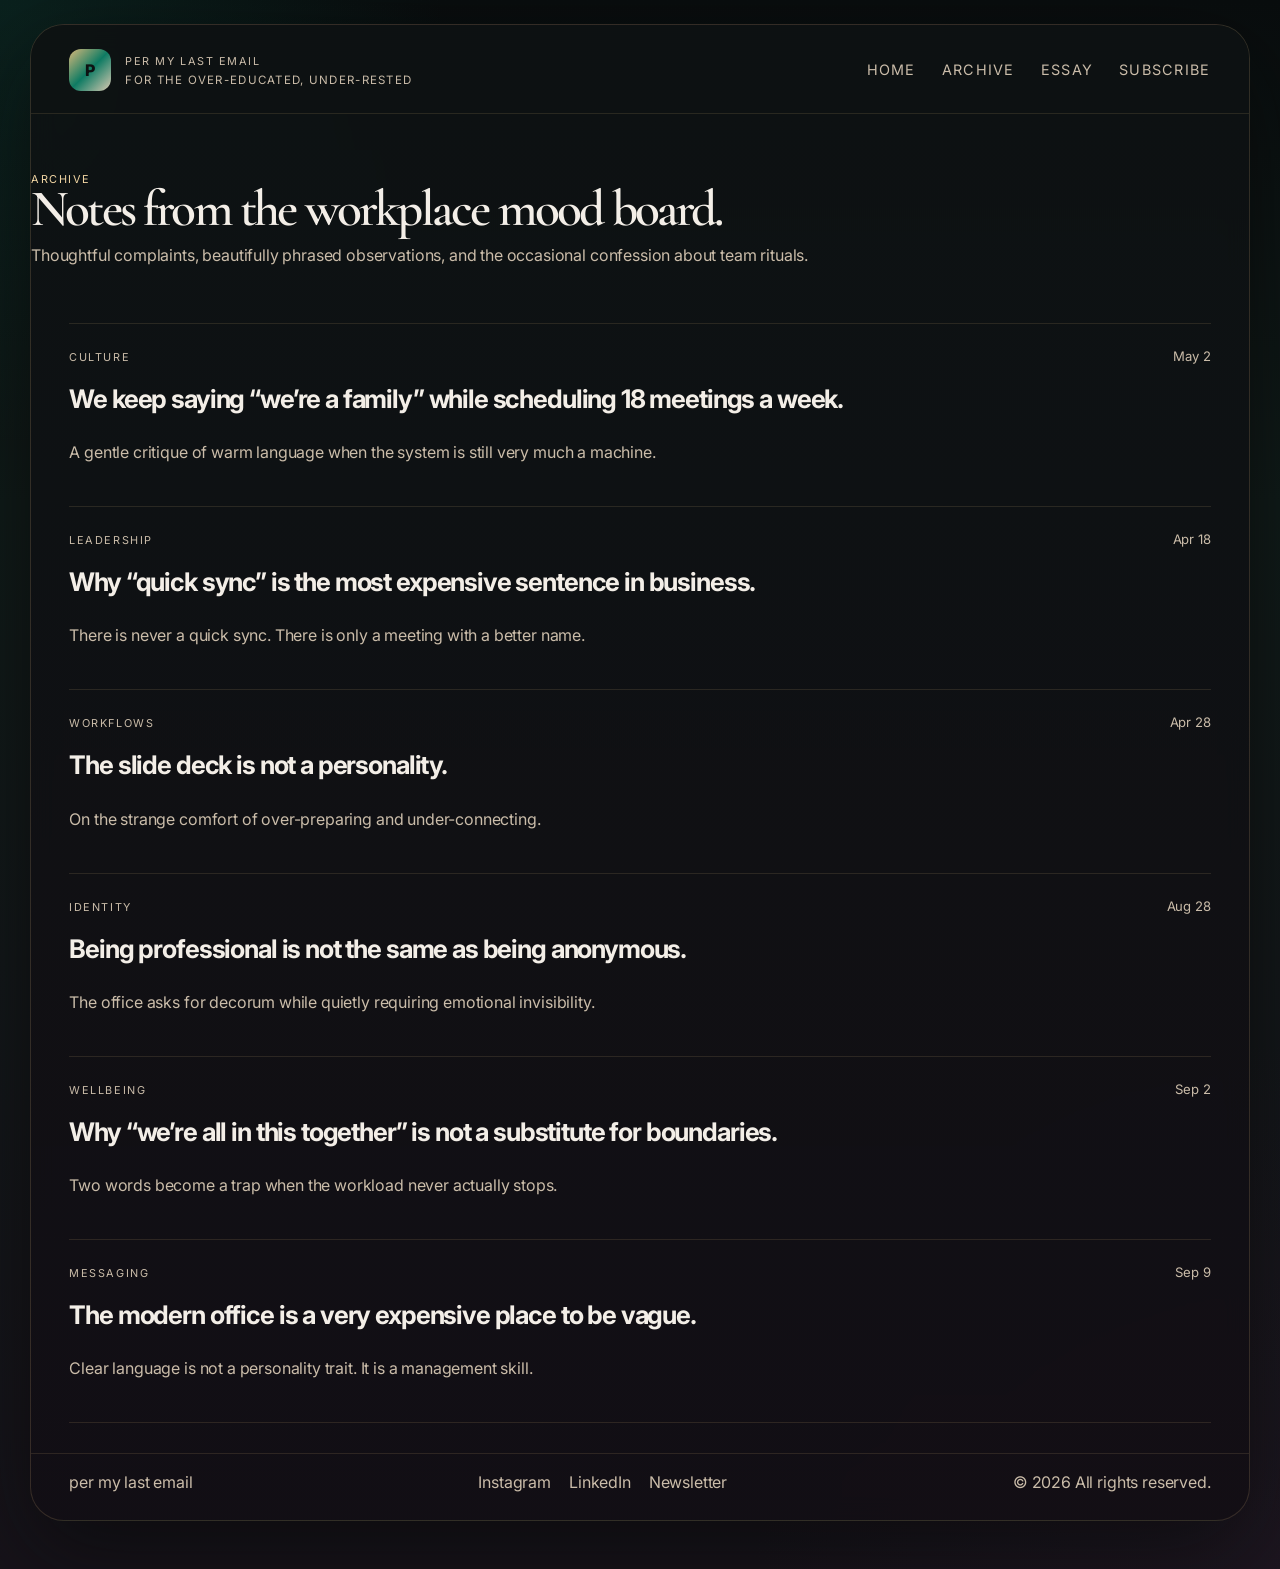
==== archive.html @ 5620bb23 "Initial blog launch" ====
<!DOCTYPE html>
<html lang="en">
  <head>
    <meta charset="UTF-8" />
    <meta name="viewport" content="width=device-width, initial-scale=1.0" />
    <title>Archive — per my last email</title>
    <meta
      name="description"
      content="Browse the office gossip, sharp essays, and thoughtful complaints from the archive."
    />
    <link rel="preconnect" href="https://fonts.googleapis.com" />
    <link rel="preconnect" href="https://fonts.gstatic.com" crossorigin />
    <link
      href="https://fonts.googleapis.com/css2?family=Cormorant+Garamond:wght@500;600;700&family=Inter:wght@400;500;600;700;800&display=swap"
      rel="stylesheet"
    />
    <link rel="stylesheet" href="style.css" />
  </head>
  <body class="theme-dark">
    <div class="page-shell">
      <header class="topbar">
        <div class="brand-block">
          <div class="brand-mark">P</div>
          <div>
            <p class="eyebrow">per my last email</p>
            <p class="brand-sub">for the over-educated, under-rested</p>
          </div>
        </div>
        <nav class="main-nav" aria-label="Main navigation">
          <a href="index.html">Home</a>
          <a href="archive.html">Archive</a>
          <a href="article.html">Essay</a>
          <a href="index.html#subscribe">Subscribe</a>
        </nav>
      </header>

      <main>
        <section class="page-hero">
          <p class="eyebrow accent">Archive</p>
          <h1>Notes from the workplace mood board.</h1>
          <p>Thoughtful complaints, beautifully phrased observations, and the occasional confession about team rituals.</p>
        </section>

        <section class="archive-grid">
          <div class="archive-list">
            <article>
              <div class="meta-group">
                <p class="mini-label">Culture</p>
                <h3>We keep saying “we’re a family” while scheduling 18 meetings a week.</h3>
                <p>A gentle critique of warm language when the system is still very much a machine.</p>
              </div>
              <time datetime="2026-05-02">May 2</time>
            </article>
            <article>
              <div class="meta-group">
                <p class="mini-label">Leadership</p>
                <h3>Why “quick sync” is the most expensive sentence in business.</h3>
                <p>There is never a quick sync. There is only a meeting with a better name.</p>
              </div>
              <time datetime="2026-04-18">Apr 18</time>
            </article>
            <article>
              <div class="meta-group">
                <p class="mini-label">Workflows</p>
                <h3>The slide deck is not a personality.</h3>
                <p>On the strange comfort of over-preparing and under-connecting.</p>
              </div>
              <time datetime="2026-04-28">Apr 28</time>
            </article>
            <article>
              <div class="meta-group">
                <p class="mini-label">Identity</p>
                <h3>Being professional is not the same as being anonymous.</h3>
                <p>The office asks for decorum while quietly requiring emotional invisibility.</p>
              </div>
              <time datetime="2026-08-28">Aug 28</time>
            </article>
            <article>
              <div class="meta-group">
                <p class="mini-label">Wellbeing</p>
                <h3>Why “we’re all in this together” is not a substitute for boundaries.</h3>
                <p>Two words become a trap when the workload never actually stops.</p>
              </div>
              <time datetime="2026-09-02">Sep 2</time>
            </article>
            <article>
              <div class="meta-group">
                <p class="mini-label">Messaging</p>
                <h3>The modern office is a very expensive place to be vague.</h3>
                <p>Clear language is not a personality trait. It is a management skill.</p>
              </div>
              <time datetime="2026-09-09">Sep 9</time>
            </article>
          </div>
        </section>
      </main>

      <footer class="site-footer">
        <p>per my last email</p>
        <div>
          <a href="#">Instagram</a>
          <a href="#">LinkedIn</a>
          <a href="#">Newsletter</a>
        </div>
        <p>© <span id="year"></span> All rights reserved.</p>
      </footer>
    </div>

    <script src="script.js"></script>
  </body>
</html>
---- style.css ----
:root {
  --bg: #0b0f10;
  --bg-soft: #101a18;
  --panel: rgba(18, 20, 24, 0.84);
  --panel-strong: #171c1d;
  --card: rgba(19, 25, 25, 0.94);
  --ink: #f3eee7;
  --muted: #cabca9;
  --line: rgba(213, 178, 122, 0.14);
  --accent: #d7b87a;
  --accent-strong: #f3d7a4;
  --deep: #0e7b63;
  --deep-strong: #135b4c;
  --plum: #2b1d2d;
  --plum-soft: #4a2a4c;
  --shadow: 0 30px 90px rgba(5, 7, 7, 0.56);
}

* {
  box-sizing: border-box;
}

html {
  scroll-behavior: smooth;
}

body {
  margin: 0;
  min-height: 100vh;
  font-family: "Inter", sans-serif;
  background:
    radial-gradient(circle at top left, rgba(15, 125, 100, 0.18), transparent 22%),
    radial-gradient(circle at bottom right, rgba(43, 29, 45, 0.32), transparent 26%),
    linear-gradient(180deg, #090d0e 0%, #101a18 32%, #17131a 100%);
  color: var(--ink);
  letter-spacing: -0.01em;
}

img {
  max-width: 100%;
  display: block;
}

a {
  color: inherit;
  text-decoration: none;
}

button,
input {
  font: inherit;
}

.page-shell {
  width: min(1220px, calc(100% - 28px));
  margin: 24px auto 48px;
  background: linear-gradient(180deg, rgba(13, 18, 19, 0.9), rgba(18, 14, 20, 0.88));
  border: 1px solid rgba(213, 178, 122, 0.18);
  border-radius: 34px;
  box-shadow: var(--shadow);
  overflow: hidden;
  backdrop-filter: blur(12px);
}

.topbar,
.site-footer,
.hero,
.section-header,
.feature-band,
.newsletter,
.archive-grid,
.article-wrap {
  padding-left: clamp(20px, 3vw, 54px);
  padding-right: clamp(20px, 3vw, 54px);
}

.topbar {
  display: flex;
  align-items: center;
  justify-content: space-between;
  gap: 20px;
  padding-top: 24px;
  padding-bottom: 22px;
  border-bottom: 1px solid var(--line);
  background: rgba(13, 18, 19, 0.7);
  text-transform: uppercase;
  letter-spacing: 0.08em;
}

.brand-block {
  display: flex;
  align-items: center;
  gap: 14px;
}

.brand-mark {
  width: 42px;
  height: 42px;
  display: grid;
  place-items: center;
  border-radius: 12px;
  background: linear-gradient(135deg, var(--accent), var(--deep), #d9cab2 100%);
  color: #0d1212;
  font-weight: 800;
  letter-spacing: 0.06em;
}

.eyebrow {
  margin: 0;
  text-transform: uppercase;
  letter-spacing: 0.14em;
  font-size: 0.68rem;
  color: var(--muted);
}

.eyebrow.accent {
  color: var(--accent-strong);
}

.brand-sub {
  margin: 5px 0 0;
  color: var(--muted);
  font-size: 0.72rem;
}

.main-nav {
  display: flex;
  align-items: center;
  gap: 26px;
  font-size: 0.9rem;
  color: var(--muted);
}

.main-nav a {
  position: relative;
  padding-bottom: 2px;
}

.main-nav a::after {
  content: "";
  position: absolute;
  left: 0;
  right: 0;
  bottom: -6px;
  height: 1px;
  background: var(--ink);
  transform: scaleX(0);
  transform-origin: center;
  transition: transform 0.2s ease;
}

.main-nav a:hover::after,
.main-nav a:focus-visible::after {
  transform: scaleX(1);
}

.hero {
  display: grid;
  grid-template-columns: 1.5fr 0.8fr;
  gap: clamp(24px, 3vw, 40px);
  padding-top: clamp(32px, 5vw, 74px);
  padding-bottom: clamp(28px, 4vw, 48px);
}

.hero-copy h1,
.section-header h2,
.feature-copy h2,
.list-header h2,
.newsletter h2,
.article-header h1,
.page-hero h1 {
  margin: 0;
  font-family: "Cormorant Garamond", serif;
  line-height: 0.92;
  letter-spacing: -0.055em;
  font-weight: 600;
  text-wrap: balance;
}

.hero-copy h1 {
  margin-top: 18px;
  font-size: clamp(3.2rem, 5vw, 7.2rem);
  max-width: 660px;
}

.lede {
  max-width: 620px;
  margin-top: 18px;
  font-size: 1.12rem;
  line-height: 1.8;
  color: var(--muted);
}

.hero-actions {
  margin-top: 26px;
  display: flex;
  flex-wrap: wrap;
  gap: 14px;
}

.button {
  display: inline-flex;
  align-items: center;
  justify-content: center;
  border: 1px solid transparent;
  border-radius: 999px;
  padding: 0.96rem 1.5rem;
  font-weight: 600;
  transition: transform 0.2s ease, box-shadow 0.2s ease;
}

.button:hover {
  transform: translateY(-1px);
}

.button.primary {
  background: linear-gradient(135deg, var(--deep) 0%, #1d8d72 28%, #e5c082 100%);
  color: #11171a;
  box-shadow: 0 18px 42px rgba(15, 125, 100, 0.26);
}

.button.secondary {
  background: rgba(255, 255, 255, 0.05);
  border-color: rgba(255, 255, 255, 0.12);
  color: var(--ink);
}

.hero-meta {
  list-style: none;
  margin: 30px 0 0;
  padding: 0;
  display: flex;
  flex-wrap: wrap;
  gap: 22px;
}

.hero-meta li {
  display: flex;
  flex-direction: column;
  gap: 4px;
  min-width: 90px;
}

.hero-meta strong {
  font-size: 1.8rem;
  letter-spacing: -0.04em;
}

.hero-meta span {
  color: var(--muted);
  font-size: 0.8rem;
}

.hero-card {
  align-self: end;
  background: linear-gradient(180deg, rgba(25, 31, 31, 0.98), rgba(17, 20, 22, 0.92));
  border: 1px solid rgba(213, 178, 122, 0.16);
  border-radius: 28px;
  padding: 24px 22px;
  box-shadow: 0 28px 80px rgba(7, 10, 12, 0.38);
}

.card-badge {
  display: inline-block;
  margin-bottom: 14px;
  border-radius: 999px;
  padding: 8px 10px;
  background: rgba(15, 125, 100, 0.18);
  color: var(--accent-strong);
  font-size: 0.68rem;
  letter-spacing: 0.12em;
  text-transform: uppercase;
}

.hero-card h2 {
  margin: 0;
  font-size: clamp(2rem, 2vw, 2.8rem);
  font-family: "Cormorant Garamond", serif;
  line-height: 1;
  letter-spacing: -0.04em;
}

.hero-card p {
  color: var(--muted);
  line-height: 1.7;
}

.mini-label {
  margin: 0 0 8px;
  font-size: 0.68rem;
  letter-spacing: 0.14em;
  text-transform: uppercase;
  color: var(--accent-strong);
}

.author-row {
  display: flex;
  align-items: center;
  gap: 12px;
  margin-top: 18px;
  padding-top: 18px;
  border-top: 1px solid var(--line);
}

.avatar {
  width: 42px;
  height: 42px;
  border-radius: 50%;
  display: grid;
  place-items: center;
  background: linear-gradient(135deg, #d8b07b, #f6e6ce);
  color: #171c22;
  font-weight: 700;
}

.author-row strong,
.author-row span {
  display: block;
}

.author-row span {
  margin-top: 2px;
  color: var(--muted);
  font-size: 0.8rem;
}

.section-header,
.feature-band,
.list-section,
.newsletter {
  padding-top: 20px;
  padding-bottom: 28px;
}

.section-header,
.list-header {
  display: flex;
  align-items: end;
  justify-content: space-between;
  gap: 18px;
}

.section-header h2,
.feature-copy h2,
.list-header h2,
.newsletter h2,
.article-header h1,
.page-hero h1 {
  font-size: clamp(2.5rem, 3vw, 4rem);
}

.text-link {
  color: var(--accent-strong);
  font-weight: 600;
}

.story-grid {
  display: grid;
  grid-template-columns: 1.2fr 1fr 1fr;
  gap: 24px;
  padding: 0 clamp(20px, 3vw, 54px) 28px;
}

.story-card {
  background: linear-gradient(180deg, rgba(22, 27, 28, 0.98), rgba(15, 18, 19, 0.94));
  border: 1px solid rgba(213, 178, 122, 0.12);
  border-radius: 28px;
  overflow: hidden;
  transition: transform 0.2s ease, border-color 0.2s ease;
}

.story-card:hover {
  transform: translateY(-2px);
  border-color: rgba(213, 178, 122, 0.2);
}

.story-card.large {
  grid-column: span 2;
  display: grid;
  grid-template-columns: 1.1fr 1fr;
}

.story-image {
  min-height: 310px;
  background-size: cover;
  background-position: center;
}

.story-image.sunset {
  background:
    linear-gradient(135deg, rgba(11, 13, 16, 0.25), rgba(216, 176, 123, 0.26)),
    linear-gradient(135deg, #d7af78 0%, #f4e7d4 33%, #5a3d3d 100%);
}

.story-content {
  padding: 20px 22px 18px;
}

.story-content.compact {
  min-height: 100%;
  display: flex;
  flex-direction: column;
  justify-content: center;
}

.tag-row {
  display: flex;
  align-items: center;
  justify-content: space-between;
  gap: 12px;
  margin-bottom: 14px;
}

.tag {
  display: inline-flex;
  align-items: center;
  gap: 6px;
  border-radius: 999px;
  padding: 7px 10px;
  background: rgba(15, 125, 100, 0.16);
  color: var(--accent-strong);
  font-size: 0.7rem;
  font-weight: 700;
  letter-spacing: 0.08em;
  text-transform: uppercase;
}

.meta {
  color: var(--muted);
  font-size: 0.78rem;
}

.story-card h3,
.notes-list h3,
.archive-list h3 {
  margin: 0;
  font-size: clamp(1.55rem, 2vw, 2.25rem);
  line-height: 1.06;
  letter-spacing: -0.045em;
}

.story-card p,
.feature-copy p,
.quote-box p,
.notes-list article p,
.archive-list p,
.article-body p,
.article-aside p {
  color: var(--muted);
  line-height: 1.75;
}

.card-footer {
  margin-top: 16px;
  padding-top: 14px;
  border-top: 1px solid var(--line);
  display: flex;
  align-items: center;
  justify-content: space-between;
  color: var(--muted);
  font-size: 0.8rem;
}

.accent-card {
  background: linear-gradient(135deg, rgba(76, 54, 34, 0.7), rgba(18, 22, 25, 0.95));
  color: #f4efe9;
}

.accent-card .tag,
.accent-card .meta,
.accent-card .card-footer,
.accent-card p {
  color: rgba(244, 239, 233, 0.8);
}

.accent-card .tag {
  background: rgba(255, 255, 255, 0.08);
  color: #f2d3a3;
}

.feature-band {
  display: grid;
  grid-template-columns: 1.15fr 0.85fr;
  gap: 24px;
  align-items: center;
  padding-top: 36px;
  padding-bottom: 32px;
  border-top: 1px solid var(--line);
  border-bottom: 1px solid var(--line);
}

.feature-copy p {
  max-width: 640px;
}

.quote-box {
  background: linear-gradient(135deg, rgba(14, 123, 99, 0.2), rgba(43, 29, 45, 0.82), rgba(17, 21, 23, 0.94));
  border: 1px solid rgba(213, 178, 122, 0.18);
  border-radius: 28px;
  padding: 28px 26px;
}

.quote-box p {
  margin: 0;
  font-family: "Cormorant Garamond", serif;
  font-size: clamp(2rem, 2.7vw, 3rem);
  line-height: 1;
  color: var(--ink);
}

.quote-box span {
  display: block;
  margin-top: 18px;
  color: var(--muted);
}

.list-section {
  padding-top: 6px;
}

.notes-list {
  margin-top: 18px;
  border-top: 1px solid var(--line);
}

.notes-list article,
.archive-list article {
  display: flex;
  align-items: center;
  justify-content: space-between;
  gap: 20px;
  padding: 24px 0;
  border-bottom: 1px solid var(--line);
}

.notes-list article h3,
.archive-list h3 {
  font-size: clamp(1.3rem, 2vw, 2rem);
}

.notes-list time,
.archive-list time {
  color: var(--muted);
  white-space: nowrap;
  font-size: 0.82rem;
}

.newsletter {
  display: flex;
  align-items: center;
  justify-content: space-between;
  gap: 24px;
  padding-top: 30px;
  padding-bottom: 48px;
}

.newsletter-form {
  display: flex;
  align-items: center;
  gap: 12px;
  width: min(100%, 520px);
}

.newsletter-form input {
  flex: 1;
  min-width: 0;
  height: 54px;
  border-radius: 999px;
  border: 1px solid rgba(213, 178, 122, 0.14);
  background: rgba(12, 17, 18, 0.9);
  color: var(--ink);
  padding: 0 20px;
  outline: none;
}

.newsletter-form input::placeholder {
  color: var(--muted);
}

.newsletter-form input:focus {
  border-color: rgba(216, 176, 123, 0.5);
  box-shadow: 0 0 0 4px rgba(216, 176, 123, 0.12);
}

.site-footer {
  display: flex;
  align-items: center;
  justify-content: space-between;
  gap: 20px;
  padding-top: 18px;
  padding-bottom: 28px;
  border-top: 1px solid var(--line);
  color: var(--muted);
}

.site-footer p,
.site-footer a {
  margin: 0;
}

.site-footer div {
  display: flex;
  align-items: center;
  gap: 18px;
}

.page-hero {
  padding: 46px 0 2px;
}

.page-hero h1 {
  font-size: clamp(3rem, 4vw, 5.5rem);
}

.page-hero p {
  margin-top: 12px;
  color: var(--muted);
}

.archive-grid {
  padding-top: 20px;
  padding-bottom: 30px;
}

.archive-list {
  margin-top: 20px;
  border-top: 1px solid var(--line);
}

.archive-list article {
  align-items: flex-start;
}

.archive-list .meta-group {
  display: flex;
  flex-direction: column;
  gap: 10px;
}

.article-wrap {
  display: grid;
  grid-template-columns: minmax(0, 1.5fr) minmax(260px, 0.7fr);
  gap: 32px;
  padding-top: 24px;
  padding-bottom: 48px;
}

.article-header {
  padding-top: 28px;
}

.article-header .meta-line {
  margin-top: 12px;
  display: flex;
  flex-wrap: wrap;
  align-items: center;
  gap: 10px;
  color: var(--muted);
  font-size: 0.85rem;
}

.article-body {
  margin-top: 22px;
  padding-top: 14px;
  border-top: 1px solid var(--line);
}

.article-body p {
  margin: 0 0 20px;
  font-size: 1.04rem;
}

.article-body h2 {
  margin: 36px 0 14px;
  font-family: "Cormorant Garamond", serif;
  font-size: clamp(2.1rem, 2.5vw, 3rem);
  letter-spacing: -0.04em;
}

.article-aside {
  padding: 24px 20px;
  background: rgba(24, 29, 35, 0.9);
  border: 1px solid var(--line);
  border-radius: 24px;
  height: fit-content;
  position: sticky;
  top: 20px;
}

.article-aside h3 {
  margin: 0 0 18px;
  font-size: 1.2rem;
}

.article-aside .mini-card {
  padding-top: 18px;
  border-top: 1px solid var(--line);
}

.article-aside .mini-card:first-of-type {
  border-top: none;
  padding-top: 0;
}

.article-aside .mini-card h4 {
  margin: 0 0 8px;
  font-size: 1.1rem;
}

.sr-only {
  position: absolute;
  width: 1px;
  height: 1px;
  padding: 0;
  margin: -1px;
  overflow: hidden;
  clip: rect(0, 0, 0, 0);
  white-space: nowrap;
  border: 0;
}

@media (max-width: 920px) {
  .hero,
  .feature-band,
  .story-card.large,
  .article-wrap,
  .newsletter {
    grid-template-columns: 1fr;
    display: grid;
  }

  .story-grid {
    grid-template-columns: 1fr 1fr;
  }

  .story-card.large {
    grid-column: auto;
  }

  .section-header,
  .list-header,
  .site-footer,
  .newsletter {
    display: block;
  }

  .main-nav {
    display: none;
  }

  .article-aside {
    position: static;
  }
}

@media (max-width: 640px) {
  .page-shell {
    width: min(100% - 16px, 1220px);
    margin-top: 16px;
  }

  .topbar {
    padding-top: 18px;
  }

  .hero {
    padding-top: 24px;
  }

  .story-grid {
    grid-template-columns: 1fr;
  }

  .newsletter-form {
    flex-direction: column;
    align-items: stretch;
  }

  .newsletter-form input,
  .button {
    width: 100%;
  }

  .site-footer div {
    flex-wrap: wrap;
    margin-top: 12px;
  }

  .archive-list article,
  .notes-list article {
    flex-direction: column;
    align-items: flex-start;
  }
}
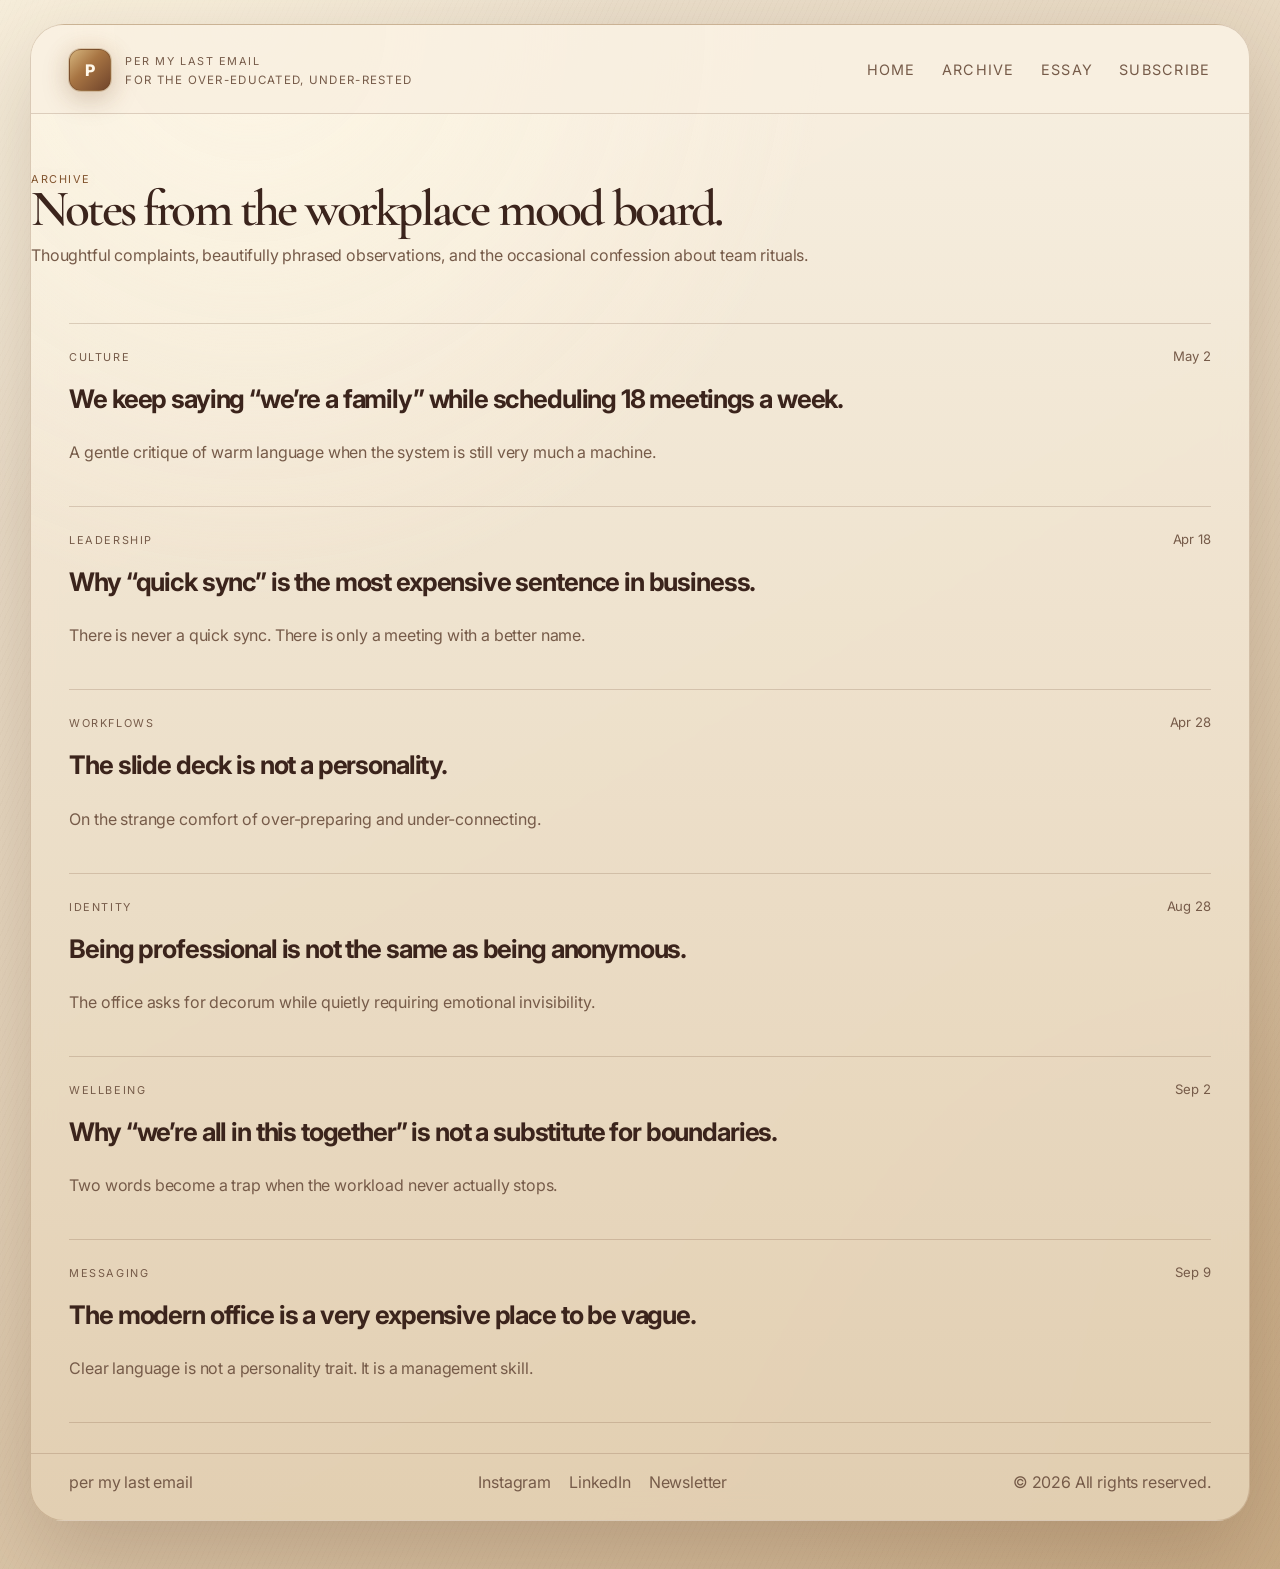
==== commit 2ef802a4: "Link footer LinkedIn profile" ====
--- a/archive.html
+++ b/archive.html
@@ -99,7 +99,7 @@
         <p>per my last email</p>
         <div>
           <a href="#">Instagram</a>
-          <a href="#">LinkedIn</a>
+          <a href="https://www.linkedin.com/in/danielle-smith-2bb8aa107/" target="_blank" rel="noreferrer">LinkedIn</a>
           <a href="#">Newsletter</a>
         </div>
         <p>© <span id="year"></span> All rights reserved.</p>
--- a/style.css
+++ b/style.css
@@ -1,19 +1,21 @@
 :root {
-  --bg: #0b0f10;
-  --bg-soft: #101a18;
-  --panel: rgba(18, 20, 24, 0.84);
-  --panel-strong: #171c1d;
-  --card: rgba(19, 25, 25, 0.94);
-  --ink: #f3eee7;
-  --muted: #cabca9;
-  --line: rgba(213, 178, 122, 0.14);
-  --accent: #d7b87a;
-  --accent-strong: #f3d7a4;
-  --deep: #0e7b63;
-  --deep-strong: #135b4c;
-  --plum: #2b1d2d;
-  --plum-soft: #4a2a4c;
-  --shadow: 0 30px 90px rgba(5, 7, 7, 0.56);
+  --bg: #e8dcc8;
+  --bg-soft: #d7c4a8;
+  --panel: rgba(245, 237, 222, 0.9);
+  --panel-strong: #f1e4cf;
+  --card: rgba(241, 228, 207, 0.96);
+  --ink: #3b241c;
+  --muted: #765b49;
+  --line: rgba(105, 67, 43, 0.2);
+  --accent: #aa7440;
+  --accent-strong: #80532d;
+  --deep: #76502f;
+  --deep-strong: #593522;
+  --leaf: #f3e9d6;
+  --leaf-light: #fffaf0;
+  --plum: #4b2e25;
+  --plum-soft: #8b6040;
+  --shadow: 0 30px 90px rgba(77, 47, 29, 0.22);
 }
 
 * {
@@ -29,9 +31,10 @@
   min-height: 100vh;
   font-family: "Inter", sans-serif;
   background:
-    radial-gradient(circle at top left, rgba(15, 125, 100, 0.18), transparent 22%),
-    radial-gradient(circle at bottom right, rgba(43, 29, 45, 0.32), transparent 26%),
-    linear-gradient(180deg, #090d0e 0%, #101a18 32%, #17131a 100%);
+    radial-gradient(circle at 12% 4%, rgba(255, 247, 226, 0.68), transparent 25%),
+    radial-gradient(circle at 88% 78%, rgba(177, 132, 80, 0.2), transparent 28%),
+    repeating-linear-gradient(115deg, rgba(111, 76, 47, 0.025) 0 1px, transparent 1px 5px),
+    linear-gradient(150deg, #f0e6d5 0%, #e4d3ba 48%, #c9ad88 100%);
   color: var(--ink);
   letter-spacing: -0.01em;
 }
@@ -54,8 +57,10 @@
 .page-shell {
   width: min(1220px, calc(100% - 28px));
   margin: 24px auto 48px;
-  background: linear-gradient(180deg, rgba(13, 18, 19, 0.9), rgba(18, 14, 20, 0.88));
-  border: 1px solid rgba(213, 178, 122, 0.18);
+  background:
+    radial-gradient(circle at 18% 0%, rgba(255, 248, 230, 0.72), transparent 32%),
+    linear-gradient(180deg, rgba(248, 240, 226, 0.96), rgba(226, 207, 178, 0.96));
+  border: 1px solid rgba(124, 84, 50, 0.24);
   border-radius: 34px;
   box-shadow: var(--shadow);
   overflow: hidden;
@@ -69,7 +74,10 @@
 .feature-band,
 .newsletter,
 .archive-grid,
-.article-wrap {
+.article-wrap,
+.list-section,
+.page-hero,
+.article-header {
   padding-left: clamp(20px, 3vw, 54px);
   padding-right: clamp(20px, 3vw, 54px);
 }
@@ -82,7 +90,7 @@
   padding-top: 24px;
   padding-bottom: 22px;
   border-bottom: 1px solid var(--line);
-  background: rgba(13, 18, 19, 0.7);
+  background: rgba(248, 239, 224, 0.72);
   text-transform: uppercase;
   letter-spacing: 0.08em;
 }
@@ -99,10 +107,12 @@
   display: grid;
   place-items: center;
   border-radius: 12px;
-  background: linear-gradient(135deg, var(--accent), var(--deep), #d9cab2 100%);
-  color: #0d1212;
+  background: linear-gradient(135deg, #d6b57e 0%, #a87543 42%, #70442b 100%);
+  border: 1px solid rgba(116, 74, 40, 0.54);
+  color: #fff8ea;
   font-weight: 800;
   letter-spacing: 0.06em;
+  box-shadow: 0 0 0 1px rgba(154, 107, 59, 0.26), 0 8px 28px rgba(91, 55, 31, 0.22), 0 0 22px rgba(218, 177, 111, 0.2);
 }
 
 .eyebrow {
@@ -115,6 +125,7 @@
 
 .eyebrow.accent {
   color: var(--accent-strong);
+  text-shadow: 0 0 18px rgba(172, 115, 54, 0.2);
 }
 
 .brand-sub {
@@ -214,15 +225,22 @@
 }
 
 .button.primary {
-  background: linear-gradient(135deg, var(--deep) 0%, #1d8d72 28%, #e5c082 100%);
-  color: #11171a;
-  box-shadow: 0 18px 42px rgba(15, 125, 100, 0.26);
+  background: linear-gradient(115deg, #88603d 0%, #b17c46 46%, #d8b67d 100%);
+  border-color: rgba(112, 70, 37, 0.5);
+  color: #fff8eb;
+  box-shadow: 0 18px 42px rgba(92, 56, 30, 0.24), 0 0 22px rgba(208, 159, 91, 0.16);
+}
+
+.button.primary:hover,
+.button.primary:focus-visible {
+  background: linear-gradient(115deg, #a97643 0%, #c89456 46%, #e0c28d 100%);
+  box-shadow: 0 20px 46px rgba(116, 73, 36, 0.3), 0 0 28px rgba(214, 167, 99, 0.2);
 }
 
 .button.secondary {
-  background: rgba(255, 255, 255, 0.05);
-  border-color: rgba(255, 255, 255, 0.12);
-  color: var(--ink);
+  background: rgba(255, 249, 237, 0.58);
+  border-color: rgba(113, 74, 45, 0.24);
+  color: #583725;
 }
 
 .hero-meta {
@@ -253,8 +271,8 @@
 
 .hero-card {
   align-self: end;
-  background: linear-gradient(180deg, rgba(25, 31, 31, 0.98), rgba(17, 20, 22, 0.92));
-  border: 1px solid rgba(213, 178, 122, 0.16);
+  background: linear-gradient(180deg, rgba(247, 236, 217, 0.98), rgba(219, 193, 157, 0.96));
+  border: 1px solid rgba(122, 81, 46, 0.22);
   border-radius: 28px;
   padding: 24px 22px;
   box-shadow: 0 28px 80px rgba(7, 10, 12, 0.38);
@@ -265,7 +283,7 @@
   margin-bottom: 14px;
   border-radius: 999px;
   padding: 8px 10px;
-  background: rgba(15, 125, 100, 0.18);
+  background: rgba(157, 108, 57, 0.16);
   color: var(--accent-strong);
   font-size: 0.68rem;
   letter-spacing: 0.12em;
@@ -308,8 +326,8 @@
   border-radius: 50%;
   display: grid;
   place-items: center;
-  background: linear-gradient(135deg, #d8b07b, #f6e6ce);
-  color: #171c22;
+  background: linear-gradient(135deg, var(--leaf), var(--leaf-light));
+  color: #26331f;
   font-weight: 700;
 }
 
@@ -363,7 +381,7 @@
 
 .story-card {
   background: linear-gradient(180deg, rgba(22, 27, 28, 0.98), rgba(15, 18, 19, 0.94));
-  border: 1px solid rgba(213, 178, 122, 0.12);
+  border: 1px solid rgba(255, 248, 235, 0.42);
   border-radius: 28px;
   overflow: hidden;
   transition: transform 0.2s ease, border-color 0.2s ease;
@@ -371,7 +389,7 @@
 
 .story-card:hover {
   transform: translateY(-2px);
-  border-color: rgba(213, 178, 122, 0.2);
+  border-color: rgba(255, 248, 235, 0.72);
 }
 
 .story-card.large {
@@ -388,8 +406,8 @@
 
 .story-image.sunset {
   background:
-    linear-gradient(135deg, rgba(11, 13, 16, 0.25), rgba(216, 176, 123, 0.26)),
-    linear-gradient(135deg, #d7af78 0%, #f4e7d4 33%, #5a3d3d 100%);
+    linear-gradient(135deg, rgba(57, 53, 29, 0.2), rgba(255, 248, 235, 0.3)),
+    linear-gradient(135deg, #8d754d 0%, #f3e9d6 33%, #5b4630 100%);
 }
 
 .story-content {
@@ -417,7 +435,7 @@
   gap: 6px;
   border-radius: 999px;
   padding: 7px 10px;
-  background: rgba(15, 125, 100, 0.16);
+  background: rgba(255, 248, 235, 0.56);
   color: var(--accent-strong);
   font-size: 0.7rem;
   font-weight: 700;
@@ -439,6 +457,19 @@
   letter-spacing: -0.045em;
 }
 
+.article-link {
+  text-decoration: underline;
+  text-decoration-color: transparent;
+  text-underline-offset: 0.14em;
+  transition: color 0.2s ease, text-decoration-color 0.2s ease;
+}
+
+.article-link:hover,
+.article-link:focus-visible {
+  color: var(--accent-strong);
+  text-decoration-color: currentColor;
+}
+
 .story-card p,
 .feature-copy p,
 .quote-box p,
@@ -462,7 +493,7 @@
 }
 
 .accent-card {
-  background: linear-gradient(135deg, rgba(76, 54, 34, 0.7), rgba(18, 22, 25, 0.95));
+  background: linear-gradient(135deg, rgba(112, 70, 40, 0.82), rgba(70, 42, 28, 0.96));
   color: #f4efe9;
 }
 
@@ -475,7 +506,7 @@
 
 .accent-card .tag {
   background: rgba(255, 255, 255, 0.08);
-  color: #f2d3a3;
+  color: #fff8e8;
 }
 
 .feature-band {
@@ -494,8 +525,8 @@
 }
 
 .quote-box {
-  background: linear-gradient(135deg, rgba(14, 123, 99, 0.2), rgba(43, 29, 45, 0.82), rgba(17, 21, 23, 0.94));
-  border: 1px solid rgba(213, 178, 122, 0.18);
+  background: linear-gradient(135deg, rgba(177, 132, 80, 0.28), rgba(113, 69, 40, 0.74), rgba(72, 43, 29, 0.92));
+  border: 1px solid rgba(255, 248, 235, 0.46);
   border-radius: 28px;
   padding: 28px 26px;
 }
@@ -511,7 +542,7 @@
 .quote-box span {
   display: block;
   margin-top: 18px;
-  color: var(--muted);
+  color: #4c3428;
 }
 
 .list-section {
@@ -538,6 +569,11 @@
   font-size: clamp(1.3rem, 2vw, 2rem);
 }
 
+.notes-list article {
+  padding-left: 16px;
+  padding-right: 16px;
+}
+
 .notes-list time,
 .archive-list time {
   color: var(--muted);
@@ -549,7 +585,7 @@
   display: flex;
   align-items: center;
   justify-content: space-between;
-  gap: 24px;
+  gap: 42px;
   padding-top: 30px;
   padding-bottom: 48px;
 }
@@ -558,16 +594,16 @@
   display: flex;
   align-items: center;
   gap: 12px;
-  width: min(100%, 520px);
+  width: min(100%, 620px);
 }
 
 .newsletter-form input {
   flex: 1;
   min-width: 0;
-  height: 54px;
+  height: 60px;
   border-radius: 999px;
-  border: 1px solid rgba(213, 178, 122, 0.14);
-  background: rgba(12, 17, 18, 0.9);
+  border: 1px solid rgba(255, 248, 235, 0.54);
+  background: rgba(255, 248, 235, 0.76);
   color: var(--ink);
   padding: 0 20px;
   outline: none;
@@ -578,8 +614,107 @@
 }
 
 .newsletter-form input:focus {
-  border-color: rgba(216, 176, 123, 0.5);
-  box-shadow: 0 0 0 4px rgba(216, 176, 123, 0.12);
+  border-color: rgba(255, 248, 235, 0.88);
+  box-shadow: 0 0 0 4px rgba(255, 248, 235, 0.22);
+}
+
+.cat-break {
+  display: grid;
+  grid-template-columns: 0.85fr 1.15fr;
+  gap: 28px;
+  align-items: stretch;
+  margin: 0 clamp(20px, 3vw, 54px) 48px;
+  padding: 26px;
+  border: 1px solid rgba(255, 248, 235, 0.52);
+  border-radius: 28px;
+  background: linear-gradient(135deg, rgba(220, 190, 143, 0.48), rgba(123, 75, 42, 0.82));
+}
+
+.cat-break-copy {
+  display: flex;
+  flex-direction: column;
+  align-items: flex-start;
+  justify-content: center;
+}
+
+.cat-break h2 {
+  margin: 10px 0 8px;
+  font-family: "Cormorant Garamond", serif;
+  font-size: clamp(2.5rem, 3.5vw, 4.4rem);
+  line-height: 0.92;
+  letter-spacing: -0.055em;
+}
+
+.cat-break-copy > p:not(.eyebrow) {
+  max-width: 380px;
+  margin: 0;
+  color: #4c3428;
+  line-height: 1.7;
+}
+
+.cat-break h2,
+.cat-placeholder,
+.cat-result figcaption {
+  color: #3f291f;
+}
+
+.cat-result figcaption a {
+  color: #5f3d26;
+}
+
+.cat-button {
+  margin-top: 22px;
+}
+
+.cat-button:disabled {
+  cursor: wait;
+  opacity: 0.72;
+}
+
+.cat-result {
+  min-width: 0;
+  margin: 0;
+}
+
+.cat-image-wrap {
+  width: 100%;
+  aspect-ratio: 4 / 3;
+  display: grid;
+  place-items: center;
+  overflow: hidden;
+  border-radius: 20px;
+  background: rgba(7, 12, 12, 0.62);
+}
+
+.cat-image-wrap img {
+  width: 100%;
+  height: 100%;
+  max-height: 100%;
+  object-fit: contain;
+  padding: 8px;
+}
+
+.cat-placeholder {
+  padding: 24px;
+  color: #3f291f;
+  font-family: "Cormorant Garamond", serif;
+  font-size: 2rem;
+  text-align: center;
+}
+
+.cat-result figcaption {
+  display: flex;
+  align-items: center;
+  justify-content: space-between;
+  gap: 16px;
+  padding: 12px 2px 0;
+  color: #3f291f;
+  font-size: 0.78rem;
+}
+
+.cat-result figcaption a {
+  color: var(--accent-strong);
+  white-space: nowrap;
 }
 
 .site-footer {
@@ -724,7 +859,8 @@
   .feature-band,
   .story-card.large,
   .article-wrap,
-  .newsletter {
+  .newsletter,
+  .cat-break {
     grid-template-columns: 1fr;
     display: grid;
   }
@@ -748,6 +884,11 @@
     display: none;
   }
 
+  .cat-break {
+    margin-left: 20px;
+    margin-right: 20px;
+  }
+
   .article-aside {
     position: static;
   }
@@ -755,8 +896,18 @@
 
 @media (max-width: 640px) {
   .page-shell {
-    width: min(100% - 16px, 1220px);
+    width: min(100% - 32px, 1220px);
     margin-top: 16px;
+  }
+
+  .cat-break {
+    margin-left: 16px;
+    margin-right: 16px;
+    padding: 18px;
+  }
+
+  .cat-image-wrap img {
+    height: 100%;
   }
 
   .topbar {
@@ -774,6 +925,7 @@
   .newsletter-form {
     flex-direction: column;
     align-items: stretch;
+    margin-top: 24px;
   }
 
   .newsletter-form input,
@@ -792,3 +944,60 @@
     align-items: flex-start;
   }
 }
+
+.story-card {
+  background: linear-gradient(180deg, rgba(247, 236, 218, 0.98), rgba(224, 204, 174, 0.96));
+  border-color: rgba(124, 82, 47, 0.2);
+}
+
+.story-card:hover {
+  border-color: rgba(157, 108, 57, 0.42);
+}
+
+.story-image.sunset {
+  background:
+    linear-gradient(135deg, rgba(73, 44, 27, 0.2), rgba(222, 183, 119, 0.22)),
+    linear-gradient(135deg, #b38352 0%, #f0d9aa 33%, #70442c 100%);
+}
+
+.tag {
+  background: rgba(157, 108, 57, 0.14);
+  color: #80532d;
+}
+
+.accent-card {
+  background: linear-gradient(135deg, rgba(112, 70, 40, 0.82), rgba(70, 42, 28, 0.96));
+}
+
+.feature-band {
+  border-color: var(--line);
+}
+
+.quote-box {
+  background: linear-gradient(135deg, rgba(177, 132, 80, 0.28), rgba(113, 69, 40, 0.74), rgba(72, 43, 29, 0.92));
+  border-color: rgba(128, 83, 46, 0.24);
+}
+
+.newsletter-form input {
+  border-color: rgba(124, 82, 47, 0.22);
+  background: rgba(255, 248, 235, 0.76);
+  color: var(--ink);
+}
+
+.newsletter-form input:focus {
+  border-color: rgba(157, 108, 57, 0.6);
+  box-shadow: 0 0 0 4px rgba(177, 132, 80, 0.14);
+}
+
+.cat-break {
+  border-color: rgba(128, 83, 46, 0.24);
+  background: linear-gradient(135deg, rgba(220, 190, 143, 0.48), rgba(123, 75, 42, 0.82));
+}
+
+.cat-image-wrap {
+  background: rgba(77, 45, 28, 0.28);
+}
+
+.article-aside {
+  background: rgba(238, 222, 197, 0.9);
+}
